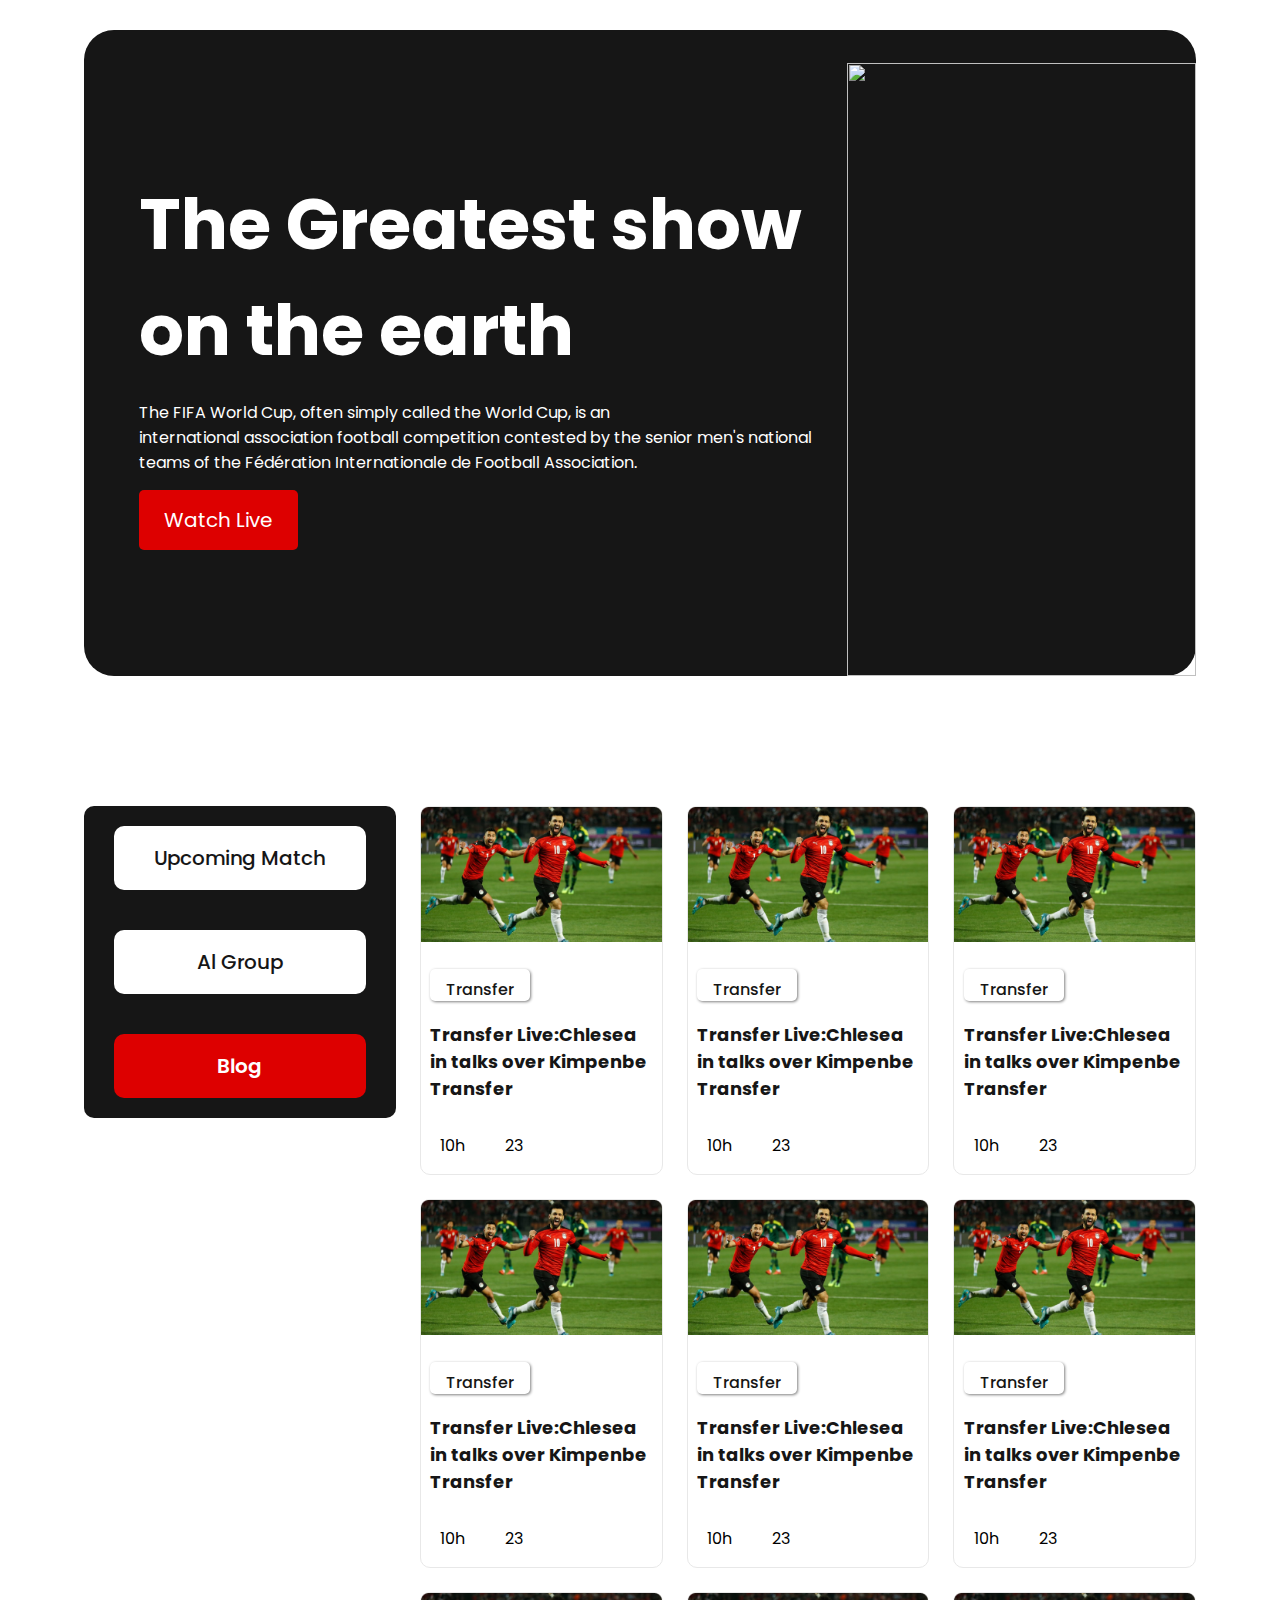
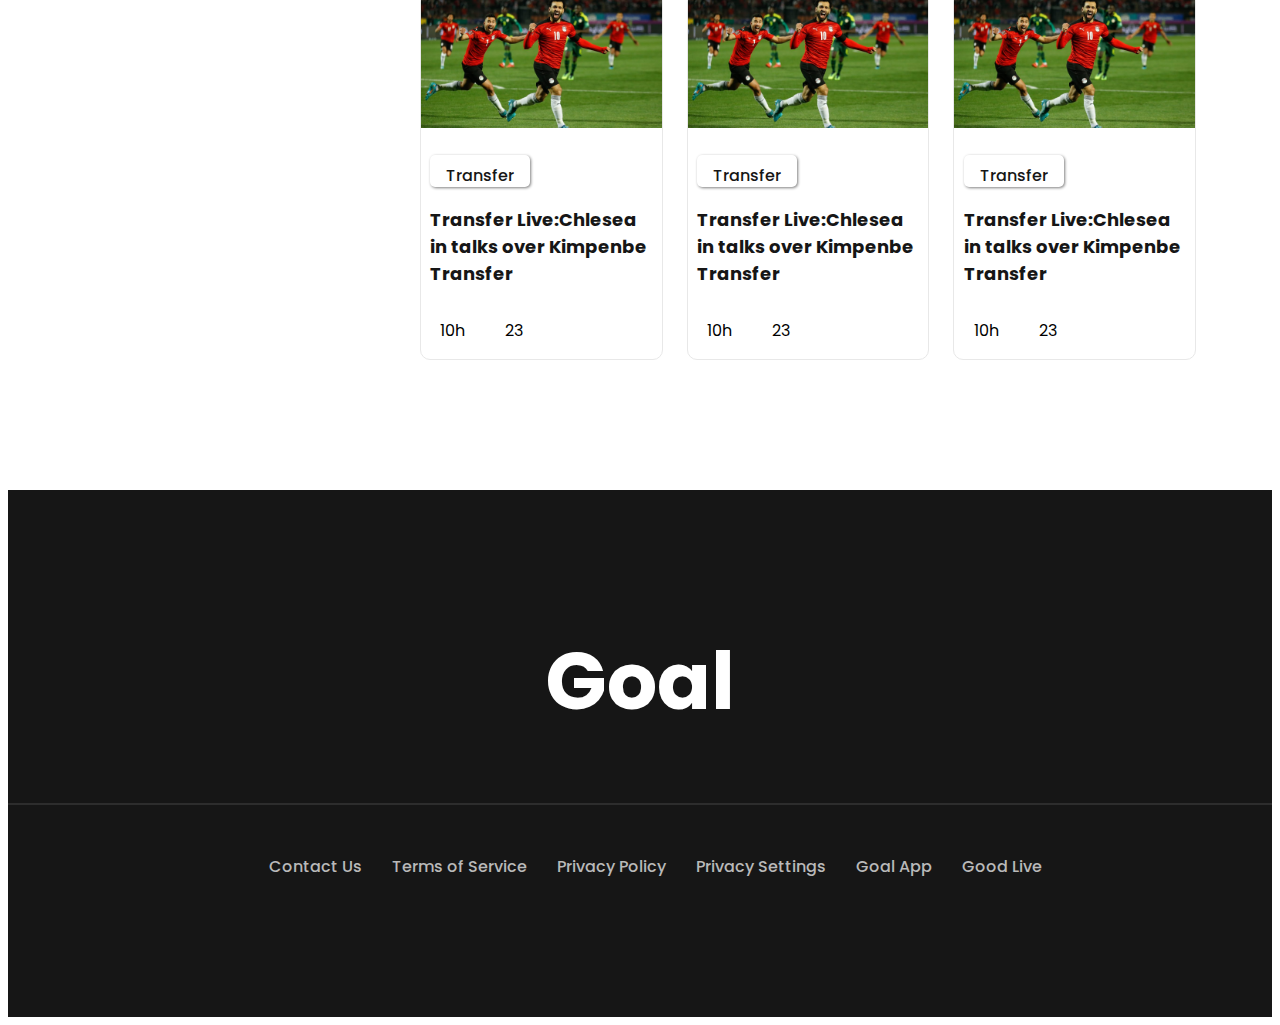
==== index.html @ bb3cd1c8 "first commit" ====
<!DOCTYPE html>
<html lang="en">

<head>
    <meta charset="UTF-8">
    <meta http-equiv="X-UA-Compatible" content="IE=edge">
    <meta name="viewport" content="width=device-width, initial-scale=1.0">
    <title>World Cup</title>
    <!-- -------------
        Style Sheet link
    --------------- -->
    <link rel="stylesheet" href="style.css">
    <!---------------------- 
        Google Font Style Link
    --------------------- -->
    <link rel="preconnect" href="https://fonts.googleapis.com">
    <link rel="preconnect" href="https://fonts.gstatic.com" crossorigin>
    <link href="https://fonts.googleapis.com/css2?family=Poppins&display=swap" rel="stylesheet">
    <!--------------------------
         Awesome Icons Kit link
      ---------------------- -->
    <script src="https://kit.fontawesome.com/841ecaa52b.js" crossorigin="anonymous"></script>
</head>

<body>
    <!-- -------------
        Header Start
    --------------- -->
    <header class="heads-top">
        <section class="container-headers">
            <div class="headers-box">
                <h1 class="headers-title">The Greatest show on the earth</h1>
                <div class="headers-composition-box">
                    <p class="headers-composition">The FIFA World Cup, often simply called the World Cup, is an <br>
                        international association football competition contested by the senior men's national teams
                        of the Fédération Internationale de Football Association.</span></p>
                </div>
                <div class="link-for-headers">
                    <a href="">Watch Live <span><i class="fa-solid fa-angle-right"></i></span></a>
                </div>
            </div>


            <div class="headers-image">
                <img src="images/player-1.png" alt="">
            </div>
        </section>

    </header>
    <!-- -------------
        Header End
    -------------- -->
    <!----------------- 
        Main Section
    ---------------- -->
    <section>
        <main class="main-container">
            <div>
                <div class="match-info">
                    <div class="link-for-match">
                        <a href="upcoming.htm"> Upcoming Match</a>
                    </div>
                    <div class="link-for-match plus-group">
                        <a href=""> Al Group</a>
                    </div>
                    <div class="link-for-blog">
                        <a href="index.html">Blog</a>
                    </div>
                </div>
            </div>
            <div class="article-container">
                <article class="article-border">
                    <div class="article-image">
                        <img src="Images/player-2.png" alt="">
                    </div>
                    <div class="article-box">
                        <h2 class="link-for-transfer"><a href="">Transfer</a></h2>
                        <h2 class="article-title">Transfer Live:Chlesea in talks over Kimpenbe Transfer</h2>
                        <div class="icons-flexible-1">
                            <div class="icons-flexible-2">
                                <i class="fa-regular fa-clock"></i>
                                <p class="sight">10h</p>
                            </div>
                            <div class="icons-flexible-2">
                                <i class="fa-regular fa-comment-dots"></i>
                                <p class="sight">23</p>
                            </div>
                        </div>
                    </div>
                </article>
                <article class="article-border">
                    <div class="article-image">
                        <img src="Images/player-2.png" alt="">
                    </div>
                    <div class="article-box">
                        <h2 class="link-for-transfer"><a href="">Transfer</a></h2>
                        <h2 class="article-title">Transfer Live:Chlesea in talks over Kimpenbe Transfer</h2>
                        <div class="icons-flexible-1">
                            <div class="icons-flexible-2">
                                <i class="fa-regular fa-clock"></i>
                                <p class="sight">10h</p>
                            </div>
                            <div class="icons-flexible-2">
                                <i class="fa-regular fa-comment-dots"></i>
                                <p class="sight">23</p>
                            </div>
                        </div>
                    </div>
                </article>
                <article class="article-border">
                    <div class="article-image">
                        <img src="Images/player-2.png" alt="">
                    </div>
                    <div class="article-box">
                        <h2 class="link-for-transfer"><a href="">Transfer</a></h2>
                        <h2 class="article-title">Transfer Live:Chlesea in talks over Kimpenbe Transfer</h2>
                        <div class="icons-flexible-1">
                            <div class="icons-flexible-2">
                                <i class="fa-regular fa-clock"></i>
                                <p class="sight">10h</p>
                            </div>
                            <div class="icons-flexible-2">
                                <i class="fa-regular fa-comment-dots"></i>
                                <p class="sight">23</p>
                            </div>
                        </div>
                    </div>
                </article>
                <article class="article-border">
                    <div class="article-image">
                        <img src="Images/player-2.png" alt="">
                    </div>
                    <div class="article-box">
                        <h2 class="link-for-transfer"><a href="">Transfer</a></h2>
                        <h2 class="article-title">Transfer Live:Chlesea in talks over Kimpenbe Transfer</h2>
                        <div class="icons-flexible-1">
                            <div class="icons-flexible-2">
                                <i class="fa-regular fa-clock"></i>
                                <p class="sight">10h</p>
                            </div>
                            <div class="icons-flexible-2">
                                <i class="fa-regular fa-comment-dots"></i>
                                <p class="sight">23</p>
                            </div>
                        </div>
                    </div>
                </article>
                <article class="article-border">
                    <div class="article-image">
                        <img src="Images/player-2.png" alt="">
                    </div>
                    <div class="article-box">
                        <h2 class="link-for-transfer"><a href="">Transfer</a></h2>
                        <h2 class="article-title">Transfer Live:Chlesea in talks over Kimpenbe Transfer</h2>
                        <div class="icons-flexible-1">
                            <div class="icons-flexible-2">
                                <i class="fa-regular fa-clock"></i>
                                <p class="sight">10h</p>
                            </div>
                            <div class="icons-flexible-2">
                                <i class="fa-regular fa-comment-dots"></i>
                                <p class="sight">23</p>
                            </div>
                        </div>
                    </div>
                </article>
                <article class="article-border">
                    <div class="article-image">
                        <img src="Images/player-2.png" alt="">
                    </div>
                    <div class="article-box">
                        <h2 class="link-for-transfer"><a href="">Transfer</a></h2>
                        <h2 class="article-title">Transfer Live:Chlesea in talks over Kimpenbe Transfer</h2>
                        <div class="icons-flexible-1">
                            <div class="icons-flexible-2">
                                <i class="fa-regular fa-clock"></i>
                                <p class="sight">10h</p>
                            </div>
                            <div class="icons-flexible-2">
                                <i class="fa-regular fa-comment-dots"></i>
                                <p class="sight">23</p>
                            </div>
                        </div>
                    </div>
                </article>
                <article class="article-border">
                    <div class="article-image">
                        <img src="Images/player-2.png" alt="">
                    </div>
                    <div class="article-box">
                        <h2 class="link-for-transfer"><a href="">Transfer</a></h2>
                        <h2 class="article-title">Transfer Live:Chlesea in talks over Kimpenbe Transfer</h2>
                        <div class="icons-flexible-1">
                            <div class="icons-flexible-2">
                                <i class="fa-regular fa-clock"></i>
                                <p class="sight">10h</p>
                            </div>
                            <div class="icons-flexible-2">
                                <i class="fa-regular fa-comment-dots"></i>
                                <p class="sight">23</p>
                            </div>
                        </div>
                    </div>
                </article>
                <article class="article-border">
                    <div class="article-image">
                        <img src="Images/player-2.png" alt="">
                    </div>
                    <div class="article-box">
                        <h2 class="link-for-transfer"><a href="">Transfer</a></h2>
                        <h2 class="article-title">Transfer Live:Chlesea in talks over Kimpenbe Transfer</h2>
                        <div class="icons-flexible-1">
                            <div class="icons-flexible-2">
                                <i class="fa-regular fa-clock"></i>
                                <p class="sight">10h</p>
                            </div>
                            <div class="icons-flexible-2">
                                <i class="fa-regular fa-comment-dots"></i>
                                <p class="sight">23</p>
                            </div>
                        </div>
                    </div>
                </article>
                <article class="article-border last-article">
                    <div class="article-image">
                        <img src="Images/player-2.png" alt="">
                    </div>
                    <div class="article-box">
                        <h2 class="link-for-transfer"><a href="">Transfer</a></h2>
                        <h2 class="article-title">Transfer Live:Chlesea in talks over Kimpenbe Transfer</h2>
                        <div class="icons-flexible-1">
                            <div class="icons-flexible-2">
                                <i class="fa-regular fa-clock"></i>
                                <p class="sight">10h</p>
                            </div>
                            <div class="icons-flexible-2">
                                <i class="fa-regular fa-comment-dots"></i>
                                <p class="sight">23</p>
                            </div>
                        </div>
                    </div>
                </article>
            </div>
        </main>
    </section>
    <div class="link-for-view">
        <p class="align"><a href="">View All</a></p>

    </div>
    <footer>
        <div class="footer-title">
            <h1>Goal</h1>
        </div>
        <div class="line-hr">
            <hr>
        </div>
        <div class="footers-link-1">
            <div class="footers-link-2">
                <p class="footers-link-name"><a href="">Contact Us</a></p>
                <p class="footers-link-name"><a href="">Terms of Service</a></p>
                <p class="footers-link-name"><a href="">Privacy Policy</a></p>
                <p class="footers-link-name"><a href="">Privacy Settings</a></p>
            </div>
            <div class="footers-link-3">
                <p class="footers-link-name"><a href="">Goal App</a></p>
                <p class="footers-link-name"><a href="">Good Live</a></p>
            </div>
        </div>
        </div>
        <div class="media-icons">
            <div><i class="fa-brands fa-facebook feild"></i>
            </div>
            <div>
                <i class="fa-brands fa-twitter-square feild"></i>
            </div>
            <div>
                <i class="fa-brands fa-instagram-square"></i>
            </div>

        </div>
    </footer>
</body>

</html>
---- style.css ----
/*------------ 
common style
----------------*/
body {
    font-family: 'Poppins', sans-serif;
}

/*------------------- 
Blog  And Upcomming match
     Wevsite Styles
--------------------*/

/* Header Styles */
.heads-top {
    /* height: 646px; */
    background-color: #161616;
    border-radius: 30px;
    margin-top: 30px;
    margin-left: 6%;
    margin-right: 6%;
    margin-bottom: 130px;
}

.container-headers {
    display: flex;
    justify-content: center;
    align-items: center;
}

.headers-box {
    margin-left: 5%;
    /* margin-bottom: 111px; */
}

.headers-title {
    font-weight: 700;
    font-size: 70px;
    color: #FFFFFF;
    margin-top: 0px;
    margin-bottom: 0px;
}

.headers-composition {
    font-weight: 400;
    font-size: 16px;
    color: #FFFFFF;
}

.link-for-headers {
    margin-top: 30px;
}

.link-for-headers a {
    text-decoration: none;
    font-weight: 400;
    font-size: 20px;
    text-align: center;
    color: #FFFFFF;
    padding: 16px 25px;
    /* width: 187px;
    height: 56px; */
    background: #DD0000;
    border-radius: 5px;
}

.headers-image {
    display: flex;
    width: 581px;
    height: 613px;
    justify-content: center;
    padding-top: 33px;
    /* margin-right: 80px; */
}

.headers-image img {
    width: 100%;
    height: 100%;
}

.main-container {
    display: flex;
    margin-left: 6%;
    margin-right: 6%;

}

.article-container {
    display: grid;
    grid-template-columns: repeat(3, 1fr);
    gap: 24px;
    margin-left: 24px;
}

/* --------------------
Upcomming Website style
---------------------- */

.match-flexible {
    display: flex;
    align-items: center;
}

.match-flexible img {
    width: 100%;
}

.team-box {
    border: 1px solid #E8E8E8;
    border-radius: 10px;
    padding: 50px 30px;
}

.team {
    margin-left: 22px;
    margin-right: 22px;
}

.match-time {
    text-align: center;
}

.match-time h2 {
    font-weight: 600;
    font-size: 20px;
    text-align: center;
    color: #161616;
}

/*------------------- 
Blog Wevsite Styles 
--------------------*/

/* Main Section Styles */


.article-border {
    border: 1px solid #E8E8E8;
    border-radius: 10px;
}

.match-info {
    display: flex;
    flex-direction: column;
    justify-content: space-around;
    align-items: center;
    width: 312px;
    height: 312px;
    background-color: #161616;
    border-radius: 10px;
}

.link-for-match {
    display: flex;
    justify-content: center;
    align-items: center;
    width: 252px;
    height: 64px;
    background-color: #FFFFFF;
    border-radius: 10px;
}

.link-for-match a {
    text-decoration: none;
    text-align: center;
    font-weight: 500;
    font-size: 20px;
    color: #161616;

}

.link-for-blog {
    display: flex;
    justify-content: center;
    align-items: center;
    width: 252px;
    height: 64px;
    background: #DD0000;
    border-radius: 10px;
}

.link-for-blog a {

    text-decoration: none;
    text-align: center;
    font-weight: 600;
    font-size: 20px;
    color: #FFFFFF;
}


.article-image img {
    width: 100%;
}

.article-box {
    margin-left: 4%;
    margin-right: 2%;
}

.link-for-transfer {
    text-align: center;
    width: 100px;
    height: 32px;
    box-shadow: 1px 1px 3px gray;
    border-radius: 5px;
}

.link-for-transfer a {
    text-decoration: none;
    font-weight: 500;
    font-size: 16px;
    color: #161616;
}

.article-title {
    font-size: 18px;
    color: #161616;
}

.icons-flexible-1 {
    display: flex;

}

.icons-flexible-2 {
    display: flex;
    justify-content: center;
    align-items: center;
    padding-right: 30px;
}

.sight {
    padding-left: 10px;
}

.link-for-view {
    display: none;
}


/* ------------
Footer Styles 
-------------*/
footer {
    margin-top: 130px;
    display: flex;
    flex-direction: column;
    justify-content: center;
    /* width: 1600px;
    height: 444px; */
    background-color: #161616;
}

.footer-title {
    font-weight: 600;
    font-size: 40px;
    margin-top: 77px;
    text-align: center;
    color: #FFFFFF;
}

hr {
    border: 1px solid rgba(255, 255, 255, 0.1);
}

.footers-link-1 {
    margin: 25px 90px 122px 90px;
    display: flex;
    justify-content: center;
}

.footers-link-2 {
    display: flex;
    justify-content: center;
}

.footers-link-3 {
    display: flex;
    justify-content: center;
}

.footers-link-name {
    padding-left: 30px;
}

.footers-link-name a {
    text-decoration: none;
    font-weight: 500;
    font-size: 16px;
    color: #B9B9B9;
}

.media-icons {
    display: flex;
    justify-content: center;
}

/*----------
 Tab view 
 ----------*/
@media only screen and (min-width: 688px) and (max-width: 992px) {
    .heads-top {
        /* height: 646px; */
        background-color: #161616;
        border-radius: 30px;
        margin-top: 30px;
        margin-bottom: 70px;
        margin-left: 1%;
        margin-right: 1%;
    }

    .headers-composition-box {
        width: 470px;
        height: 48px;
        overflow: hinden;
    }

    .headers-composition {
        white-space: nowrap;
        overflow: hidden;
        text-overflow: ellipsis;
    }

    .link-button {
        margin-bottom: 60px;
    }

    .headers-image {
        display: flex;
        width: 581px;
        height: 613px;
        justify-content: center;
        padding-top: 33px;
        margin-right: 17px;
    }

    .main-container {
        display: flex;
        flex-direction: column;
        margin-left: 1%;
        margin-right: 1%;

    }

    .match-info {
        display: flex;
        flex-direction: row;
        justify-content: space-around;
        align-items: center;
        width: 100%;
        height: 100%;
        /* margin-top: 70px; */
        margin-bottom: 30px;
        background-color: white;
        border-radius: 10px;
    }

    .link-for-match {
        background: #FFFFFF;
        border: 1px solid #E8E8E8;
        border-radius: 10px;
    }

    .article-container {
        display: grid;
        grid-template-columns: repeat(2, 1fr);
        gap: 24px;
        margin-left: 1%;
    }

    .last-article {
        display: none;
    }

    .link-for-view {

        display: flex;
        justify-content: center;
        align-items: center;
        margin-left: 42%;
        margin-right: 48%;
        margin-top: 50px;
        width: 131px;
        height: 47px;
        background-color: #DD0000;
        border-radius: 5px;
    }

    .link-for-view a {
        display: flex;
        justify-content: center;
        text-decoration: none;
        font-weight: 400;
        font-size: 20px;
        color: #FFFFFF;

    }

    footer {
        margin-top: 50px;
    }

    .footers-link-1 {
        display: flex;
        flex-direction: column;
        margin: 25px 80px 122px 80px;
    }
}


/* -----------
Mobile view 
-------------*/
@media screen and (max-width:688px) {
    .heads-top {
        margin-bottom: 24px;
    }

    .headers-title {
        margin-top: 28px;
        margin-left: 50px;
        margin-right: 50px;
        font-weight: 700;
        font-size: 22px;
        color: #FFFFFF;
        text-align: center;
        margin-bottom: 0px;
    }

    .headers-composition-box {
        margin-left: 30px;
        margin-right: 30px;
        text-align: center;
        width: 258px;
        height: 58px;
        overflow: hidden;
    }

    .headers-composition {
        text-align: center;
        font-weight: 400;
        font-size: 14px;
        color: rgba(255, 255, 255, 0.8);
        white-space: nowrap;
        overflow: hidden;
        text-overflow: ellipsis;
    }

    .headers-image {
        width: 233px;
        height: 245px;
        padding-top: 33px;
        margin-right: 0;
    }

    .headers-image img {
        width: 100%;
        height: 100%;
    }

    .container-headers {
        display: flex;
        flex-direction: column;
        justify-content: center;
        align-items: center;
        text-align: center;
    }

    .main-container {
        display: flex;
        flex-direction: column;
        margin-left: 1%;
        margin-right: 1%;

    }

    .match-info {
        display: flex;
        flex-direction: column;
        justify-content: space-around;
        align-items: center;
        width: 100%;
        height: 100%;
        /* margin-top: 70px; */
        margin-bottom: 30px;
        background-color: white;
        border-radius: 10px;
    }

    .link-for-match {
        display: flex;
        justify-content: center;
        align-items: center;
        width: 210px;
        height: 48px;
        margin-bottom: 16px;
        background-color: #FFFFFF;
        border: 1px solid gray;
        border-radius: 10px;
    }

    .plus-group {
        width: 160px;
        height: 48px;
        margin-bottom: 16px;
    }

    .link-for-blog {
        width: 160px;
        height: 48px;
    }

    .article-container {
        display: grid;
        grid-template-columns: repeat(1, 1fr);
        gap: 24px;

    }

    .link-for-view {
        display: none;
    }

    footer {
        margin-top: 24px;
    }

    .footer-title {
        font-weight: 600;
        font-size: 22px;
        line-height: 33px;
        text-align: center;
        color: #FFFFFF;
    }

    .line-hr {
        margin: 0 5%;
    }

    .footers-link-1 {
        /* margin: 25px 100px 122px 100px; */
        display: flex;
        flex-direction: column;
        justify-content: center;
        text-align: center;
    }

    .footers-link-name a {
        text-decoration: none;
        font-weight: 400;
        font-size: 14px;
        color: #B9B9B9;
    }

    .footers-link-1 {
        display: flex;
        flex-direction: column;
        text-align: center;
        justify-content: center;
    }

    .footers-link-2 {
        display: flex;
        flex-direction: column;
        text-align: center;
        justify-content: center;
    }

    .footers-link-3 {
        display: flex;
        flex-direction: column;
        text-align: center;
        justify-content: center;
    }

}
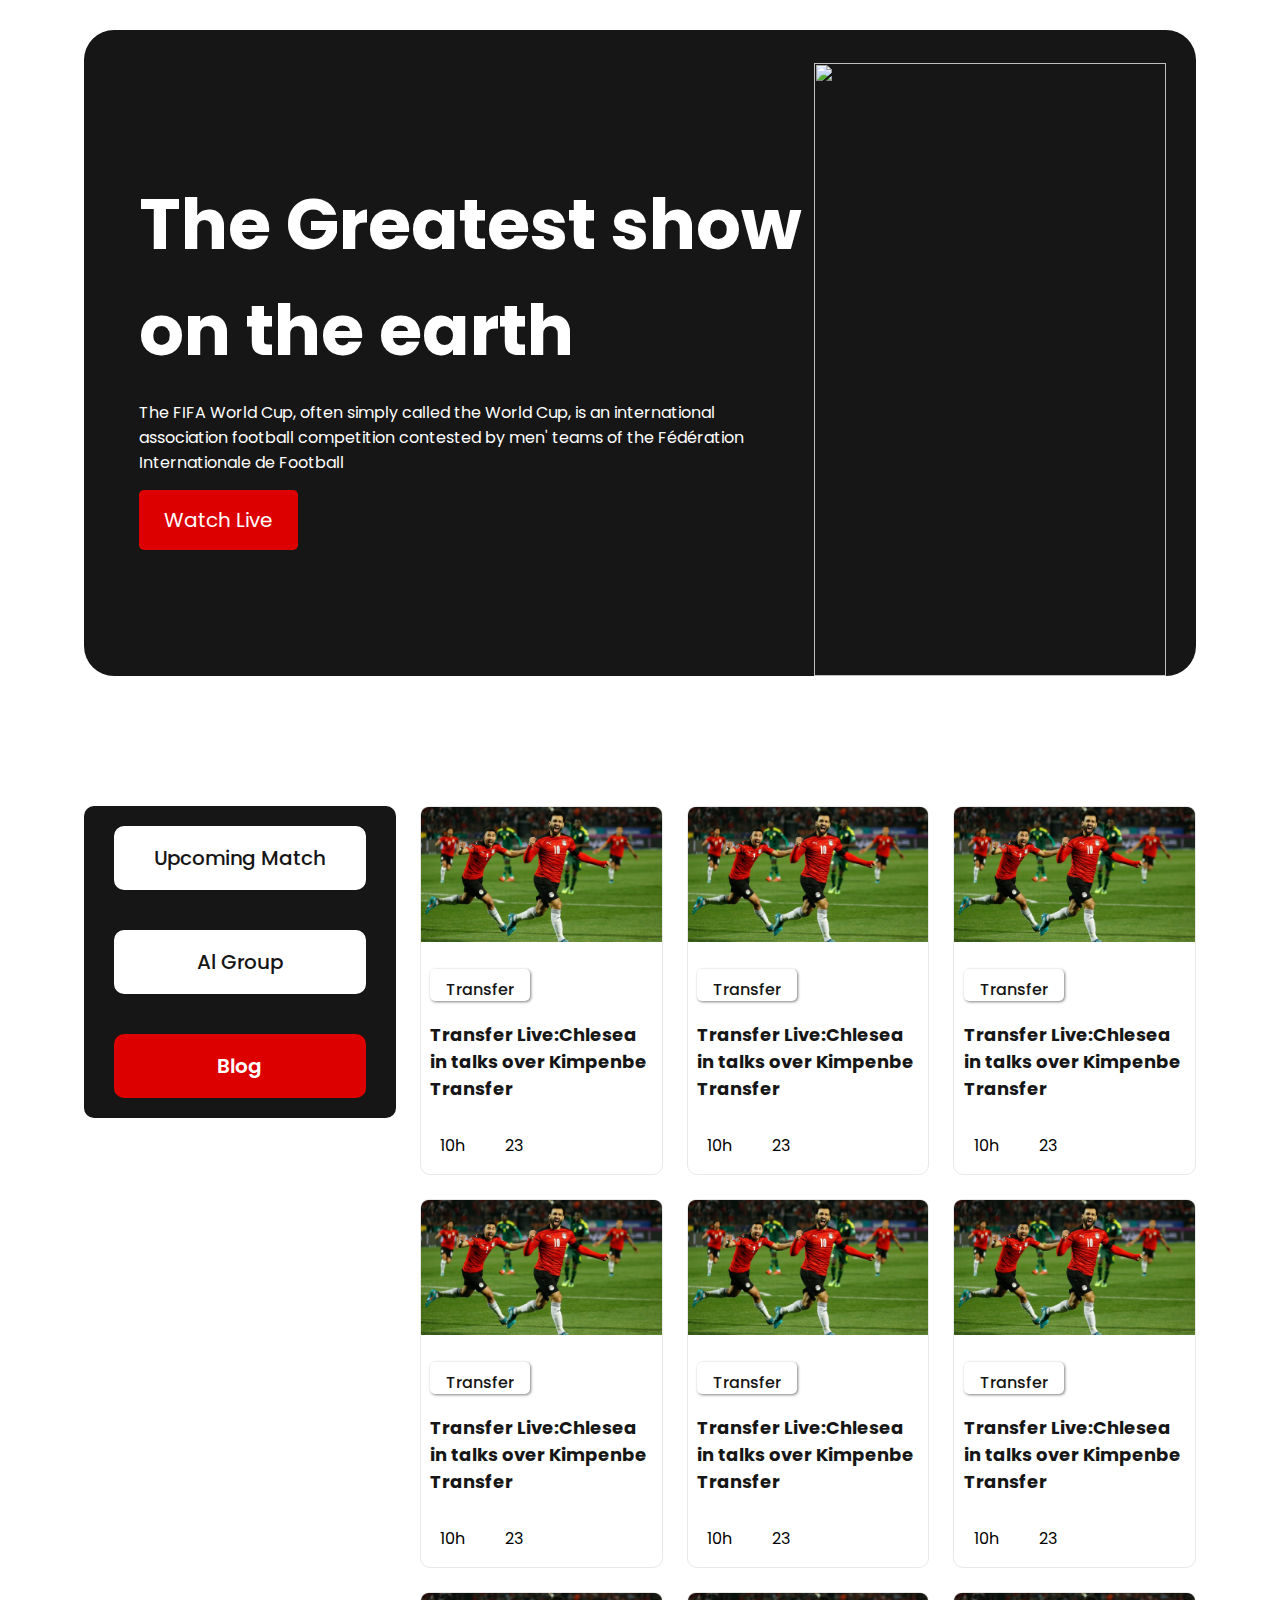
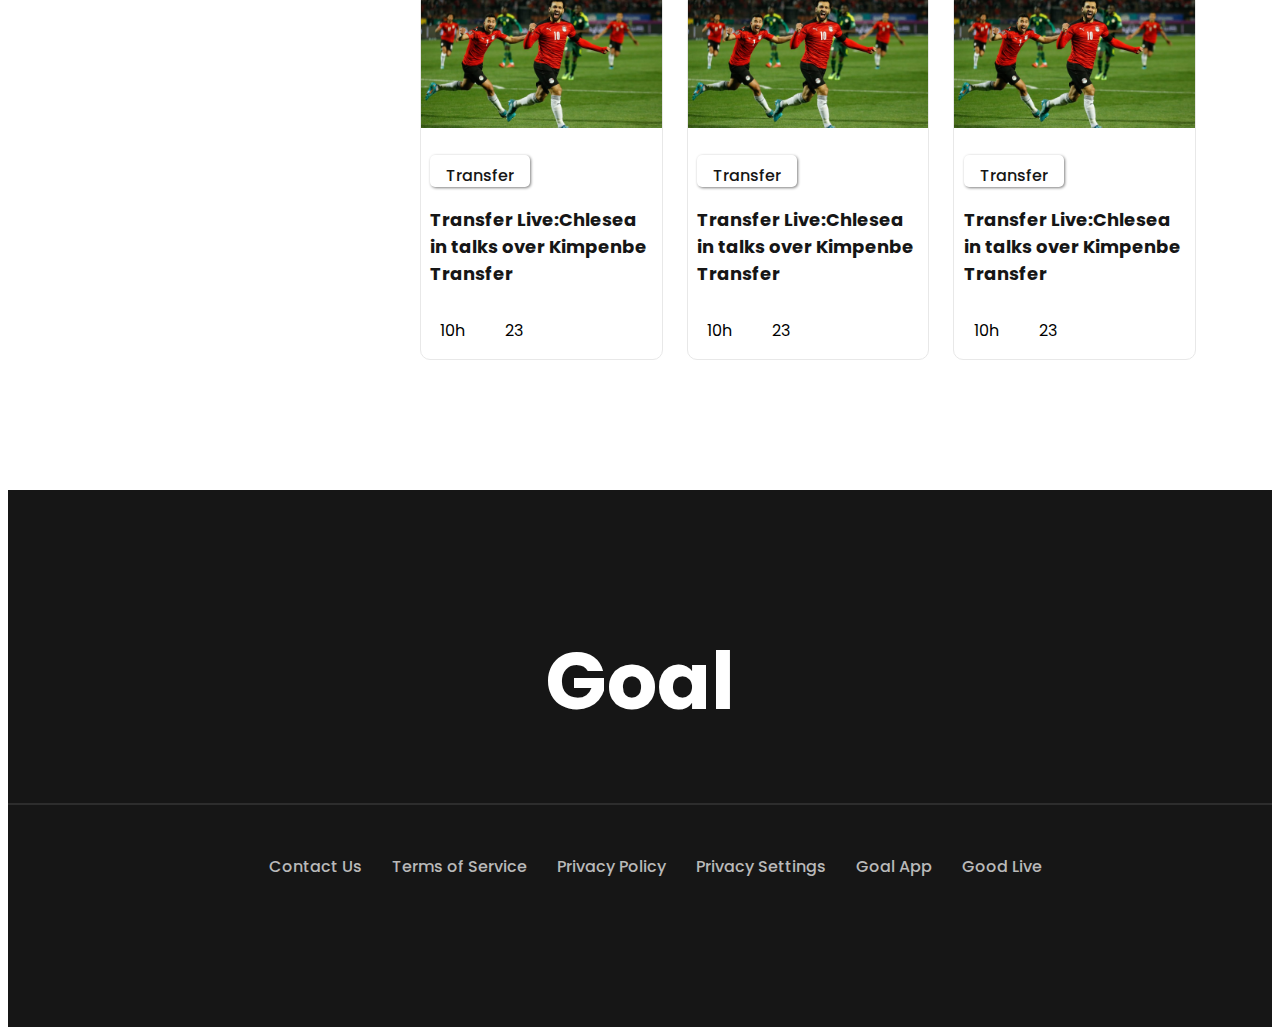
==== commit e2b55b99: "Edited" ====
--- a/index.html
+++ b/index.html
@@ -31,9 +31,10 @@
             <div class="headers-box">
                 <h1 class="headers-title">The Greatest show on the earth</h1>
                 <div class="headers-composition-box">
-                    <p class="headers-composition">The FIFA World Cup, often simply called the World Cup, is an <br>
-                        international association football competition contested by the senior men's national teams
-                        of the Fédération Internationale de Football Association.</span></p>
+                    <p class="headers-composition">The FIFA World Cup, often simply called the World Cup, is an
+                        international <br> association football competition contested by men' teams
+                        of the Fédération Internationale de Football</span>
+                    </p>
                 </div>
                 <div class="link-for-headers">
                     <a href="">Watch Live <span><i class="fa-solid fa-angle-right"></i></span></a>
@@ -267,14 +268,15 @@
             </div>
         </div>
         </div>
-        <div class="media-icons">
-            <div><i class="fa-brands fa-facebook feild"></i>
-            </div>
-            <div>
-                <i class="fa-brands fa-twitter-square feild"></i>
-            </div>
-            <div>
-                <i class="fa-brands fa-instagram-square"></i>
+        <div class="media-icons-box">
+            <div class="media-icons">
+                <a href="https://www.facebook.com/"> <i class="fa-brands fa-facebook-f"></i></a>
+            </div>
+            <div class="media-icons">
+                <a href="https://twitter.com/"><i class="fa-brands fa-twitter"></i></a>
+            </div>
+            <div class="media-icons">
+                <a href="https://www.instagram.com/"><i class="fa-brands fa-instagram-square"></i></a>
             </div>
 
         </div>
--- a/style.css
+++ b/style.css
@@ -12,7 +12,7 @@
 
 /* Header Styles */
 .heads-top {
-    /* height: 646px; */
+
     background-color: #161616;
     border-radius: 30px;
     margin-top: 30px;
@@ -29,7 +29,7 @@
 
 .headers-box {
     margin-left: 5%;
-    /* margin-bottom: 111px; */
+
 }
 
 .headers-title {
@@ -57,8 +57,6 @@
     text-align: center;
     color: #FFFFFF;
     padding: 16px 25px;
-    /* width: 187px;
-    height: 56px; */
     background: #DD0000;
     border-radius: 5px;
 }
@@ -69,7 +67,7 @@
     height: 613px;
     justify-content: center;
     padding-top: 33px;
-    /* margin-right: 80px; */
+    margin-right: 30px;
 }
 
 .headers-image img {
@@ -159,6 +157,11 @@
     border-radius: 10px;
 }
 
+.link-for-match:hover {
+    color: #FFFFFF;
+    background-color: #DD0000;
+}
+
 .link-for-match a {
     text-decoration: none;
     text-align: center;
@@ -174,7 +177,7 @@
     align-items: center;
     width: 252px;
     height: 64px;
-    background: #DD0000;
+    background-color: #DD0000;
     border-radius: 10px;
 }
 
@@ -264,7 +267,7 @@
 }
 
 .footers-link-1 {
-    margin: 25px 90px 122px 90px;
+    margin: 25px 90px 20px 90px;
     display: flex;
     justify-content: center;
 }
@@ -290,9 +293,22 @@
     color: #B9B9B9;
 }
 
+.media-icons-box {
+    display: flex;
+    justify-content: center;
+    align-items: center;
+    margin-bottom: 112px;
+}
+
 .media-icons {
-    display: flex;
-    justify-content: center;
+    margin-left: 3%;
+    margin-right: 3%;
+}
+
+.fa-facebook-f,
+.fa-twitter,
+.fa-instagram-square {
+    font-size: 2.5em;
 }
 
 /*----------
@@ -300,7 +316,6 @@
  ----------*/
 @media only screen and (min-width: 688px) and (max-width: 992px) {
     .heads-top {
-        /* height: 646px; */
         background-color: #161616;
         border-radius: 30px;
         margin-top: 30px;
@@ -345,6 +360,143 @@
     .match-info {
         display: flex;
         flex-direction: row;
+        justify-content: space-around;
+        align-items: center;
+        width: 100%;
+        height: 100%;
+        margin-bottom: 30px;
+        background-color: white;
+        border-radius: 10px;
+    }
+
+    .link-for-match {
+        background: #FFFFFF;
+        border: 1px solid #E8E8E8;
+        border-radius: 10px;
+    }
+
+    .article-container {
+        display: grid;
+        grid-template-columns: repeat(2, 1fr);
+        gap: 24px;
+        margin-left: 1%;
+    }
+
+    .last-article {
+        display: none;
+    }
+
+    .link-for-view {
+
+        display: flex;
+        justify-content: center;
+        align-items: center;
+        margin-left: 42%;
+        margin-right: 48%;
+        margin-top: 50px;
+        width: 131px;
+        height: 47px;
+        background-color: #DD0000;
+        border-radius: 5px;
+    }
+
+    .link-for-view a {
+        display: flex;
+        justify-content: center;
+        text-decoration: none;
+        font-weight: 400;
+        font-size: 20px;
+        color: #FFFFFF;
+
+    }
+
+    footer {
+        margin-top: 50px;
+    }
+
+    .footers-link-1 {
+        display: flex;
+        flex-direction: column;
+        margin: 25px 80px 30px 80px;
+    }
+
+    .fa-facebook-f,
+    .fa-twitter,
+    .fa-instagram-square {
+        font-size: 2em;
+    }
+}
+
+
+/* -----------
+Mobile view 
+-------------*/
+@media screen and (max-width:688px) {
+    .heads-top {
+        margin-bottom: 24px;
+    }
+
+    .headers-title {
+        margin-top: 28px;
+        margin-left: 50px;
+        margin-right: 50px;
+        font-weight: 700;
+        font-size: 22px;
+        color: #FFFFFF;
+        text-align: center;
+        margin-bottom: 0px;
+    }
+
+    .headers-composition-box {
+        margin-left: 30px;
+        margin-right: 30px;
+        text-align: center;
+        width: 258px;
+        height: 58px;
+        overflow: hidden;
+    }
+
+    .headers-composition {
+        text-align: center;
+        font-weight: 400;
+        font-size: 14px;
+        color: rgba(255, 255, 255, 0.8);
+        white-space: nowrap;
+        overflow: hidden;
+        text-overflow: ellipsis;
+    }
+
+    .headers-image {
+        width: 233px;
+        height: 245px;
+        padding-top: 33px;
+        margin-right: 0;
+    }
+
+    .headers-image img {
+        width: 100%;
+        height: 100%;
+    }
+
+    .container-headers {
+        display: flex;
+        flex-direction: column;
+        justify-content: center;
+        align-items: center;
+        text-align: center;
+    }
+
+    .main-container {
+        display: flex;
+        flex-direction: column;
+        margin-left: 1%;
+        margin-right: 1%;
+
+    }
+
+    .match-info {
+        display: flex;
+        flex-direction: column;
         justify-content: space-around;
         align-items: center;
         width: 100%;
@@ -356,138 +508,6 @@
     }
 
     .link-for-match {
-        background: #FFFFFF;
-        border: 1px solid #E8E8E8;
-        border-radius: 10px;
-    }
-
-    .article-container {
-        display: grid;
-        grid-template-columns: repeat(2, 1fr);
-        gap: 24px;
-        margin-left: 1%;
-    }
-
-    .last-article {
-        display: none;
-    }
-
-    .link-for-view {
-
-        display: flex;
-        justify-content: center;
-        align-items: center;
-        margin-left: 42%;
-        margin-right: 48%;
-        margin-top: 50px;
-        width: 131px;
-        height: 47px;
-        background-color: #DD0000;
-        border-radius: 5px;
-    }
-
-    .link-for-view a {
-        display: flex;
-        justify-content: center;
-        text-decoration: none;
-        font-weight: 400;
-        font-size: 20px;
-        color: #FFFFFF;
-
-    }
-
-    footer {
-        margin-top: 50px;
-    }
-
-    .footers-link-1 {
-        display: flex;
-        flex-direction: column;
-        margin: 25px 80px 122px 80px;
-    }
-}
-
-
-/* -----------
-Mobile view 
--------------*/
-@media screen and (max-width:688px) {
-    .heads-top {
-        margin-bottom: 24px;
-    }
-
-    .headers-title {
-        margin-top: 28px;
-        margin-left: 50px;
-        margin-right: 50px;
-        font-weight: 700;
-        font-size: 22px;
-        color: #FFFFFF;
-        text-align: center;
-        margin-bottom: 0px;
-    }
-
-    .headers-composition-box {
-        margin-left: 30px;
-        margin-right: 30px;
-        text-align: center;
-        width: 258px;
-        height: 58px;
-        overflow: hidden;
-    }
-
-    .headers-composition {
-        text-align: center;
-        font-weight: 400;
-        font-size: 14px;
-        color: rgba(255, 255, 255, 0.8);
-        white-space: nowrap;
-        overflow: hidden;
-        text-overflow: ellipsis;
-    }
-
-    .headers-image {
-        width: 233px;
-        height: 245px;
-        padding-top: 33px;
-        margin-right: 0;
-    }
-
-    .headers-image img {
-        width: 100%;
-        height: 100%;
-    }
-
-    .container-headers {
-        display: flex;
-        flex-direction: column;
-        justify-content: center;
-        align-items: center;
-        text-align: center;
-    }
-
-    .main-container {
-        display: flex;
-        flex-direction: column;
-        margin-left: 1%;
-        margin-right: 1%;
-
-    }
-
-    .match-info {
-        display: flex;
-        flex-direction: column;
-        justify-content: space-around;
-        align-items: center;
-        width: 100%;
-        height: 100%;
-        /* margin-top: 70px; */
-        margin-bottom: 30px;
-        background-color: white;
-        border-radius: 10px;
-    }
-
-    .link-for-match {
         display: flex;
         justify-content: center;
         align-items: center;
@@ -573,4 +593,10 @@
         justify-content: center;
     }
 
+    .fa-facebook-f,
+    .fa-twitter,
+    .fa-instagram-square {
+        font-size: 1.2em;
+    }
+
 }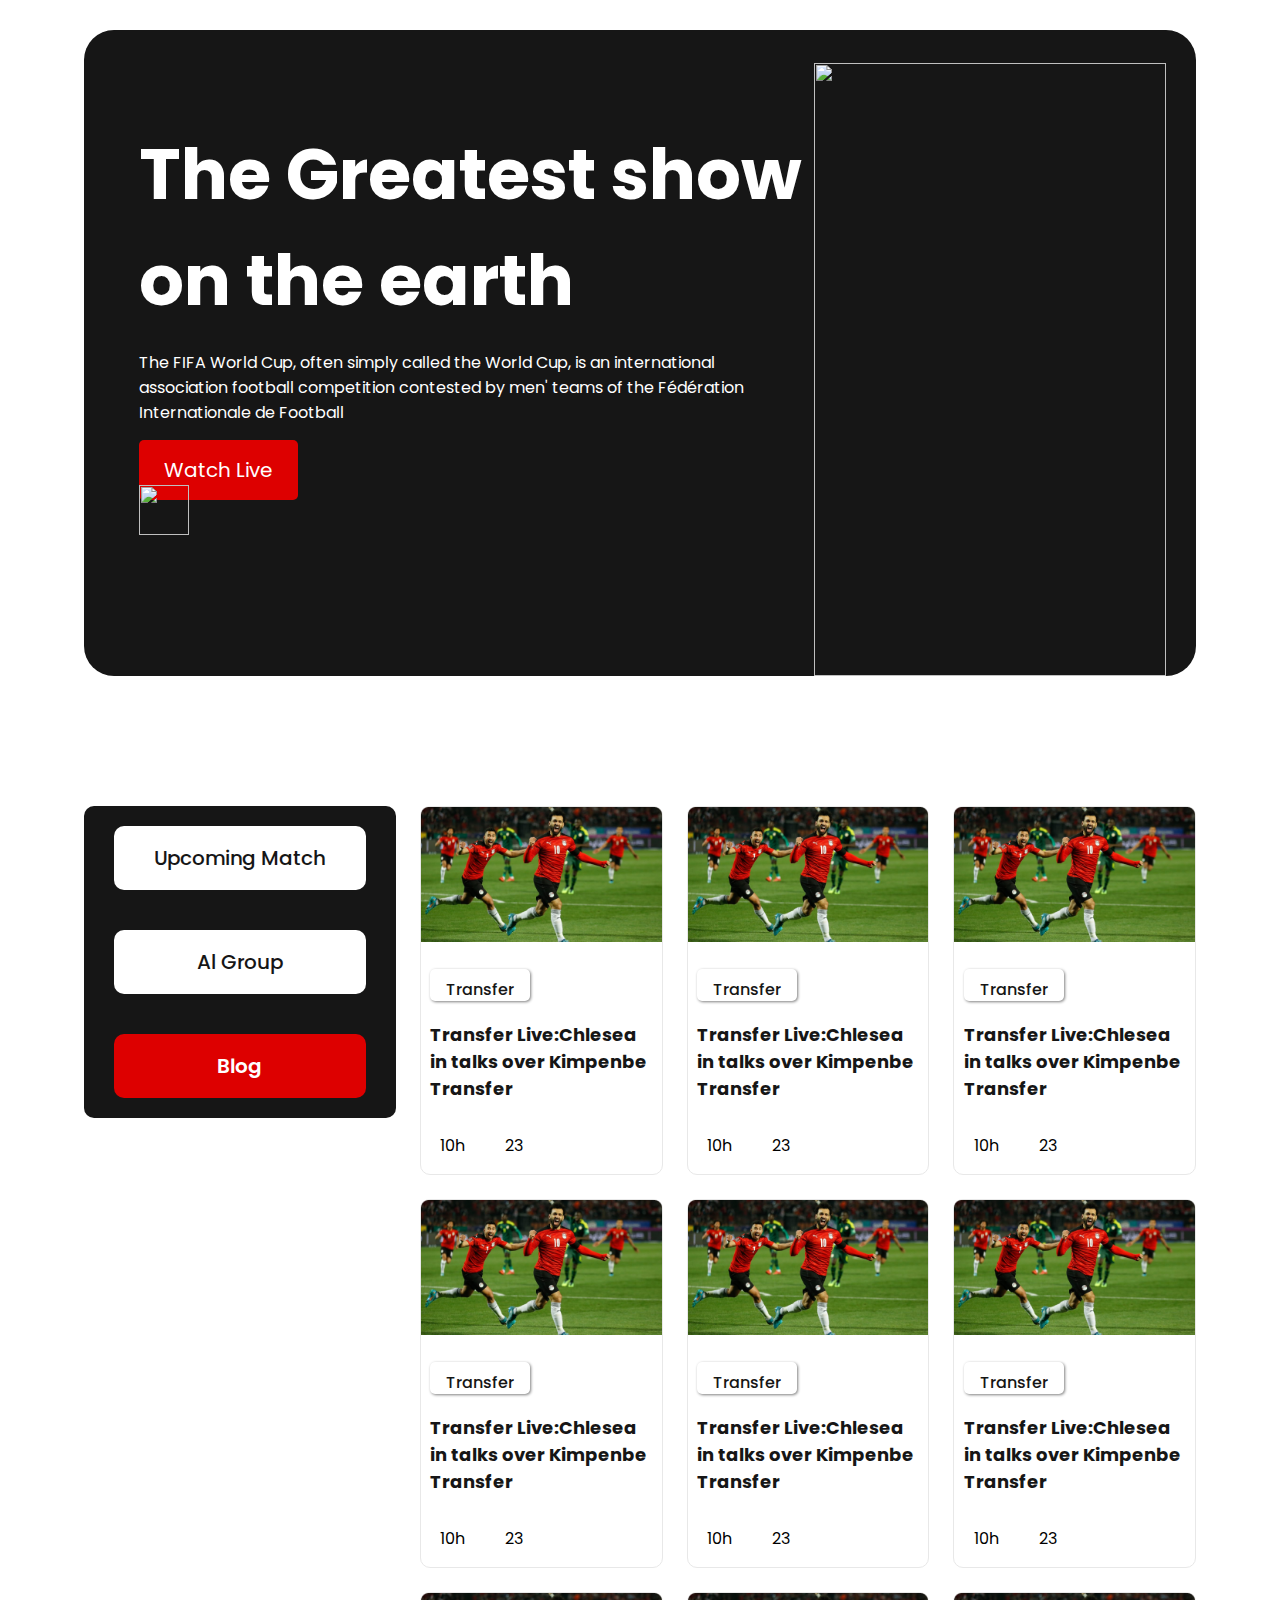
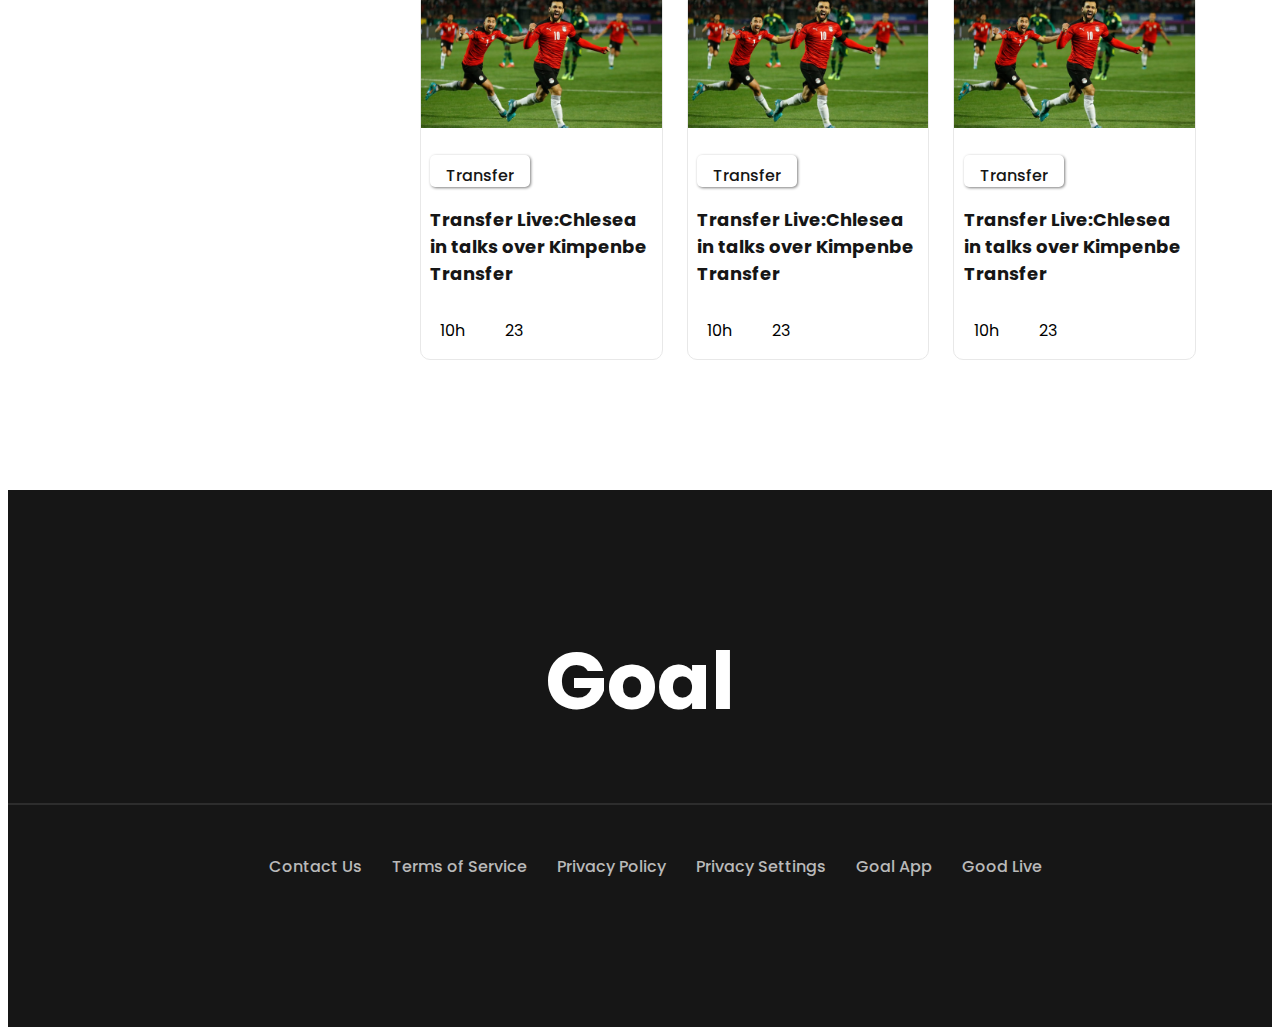
==== commit 485af4b4: "third edit" ====
--- a/index.html
+++ b/index.html
@@ -38,6 +38,11 @@
                 </div>
                 <div class="link-for-headers">
                     <a href="">Watch Live <span><i class="fa-solid fa-angle-right"></i></span></a>
+                    <div class="aria">
+                        <div class="ball">
+                            <img src="images/Football_(soccer_ball).svg" alt="">
+                        </div>
+                    </div>
                 </div>
             </div>
 
--- a/style.css
+++ b/style.css
@@ -73,6 +73,60 @@
 .headers-image img {
     width: 100%;
     height: 100%;
+}
+
+/* --------------
+Animation Styles
+ --------------*/
+@keyframes playing {
+    0% {
+        left: 0;
+        transform: scale(.2);
+    }
+
+    25% {
+        top: 150px;
+    }
+
+    50% {
+        top: 0;
+    }
+
+    75% {
+        top: 150px;
+    }
+
+    100% {
+
+        left: 500px;
+    }
+}
+
+.aria {
+    width: 500px;
+    height: 100px;
+}
+
+.ball {
+    width: 50px;
+    height: 50px;
+    animation-name: playing;
+    animation-duration: 2s;
+    animation-timing-function: ease-in-out;
+    animation-delay: .5s;
+    animation-iteration-count: infinite;
+    animation-direction: alternate;
+    animation-play-state: running;
+    position: relative;
+}
+
+.ball:hover {
+    display: none;
+}
+
+.ball img {
+    width: 50px;
+    height: 50px;
 }
 
 .main-container {
